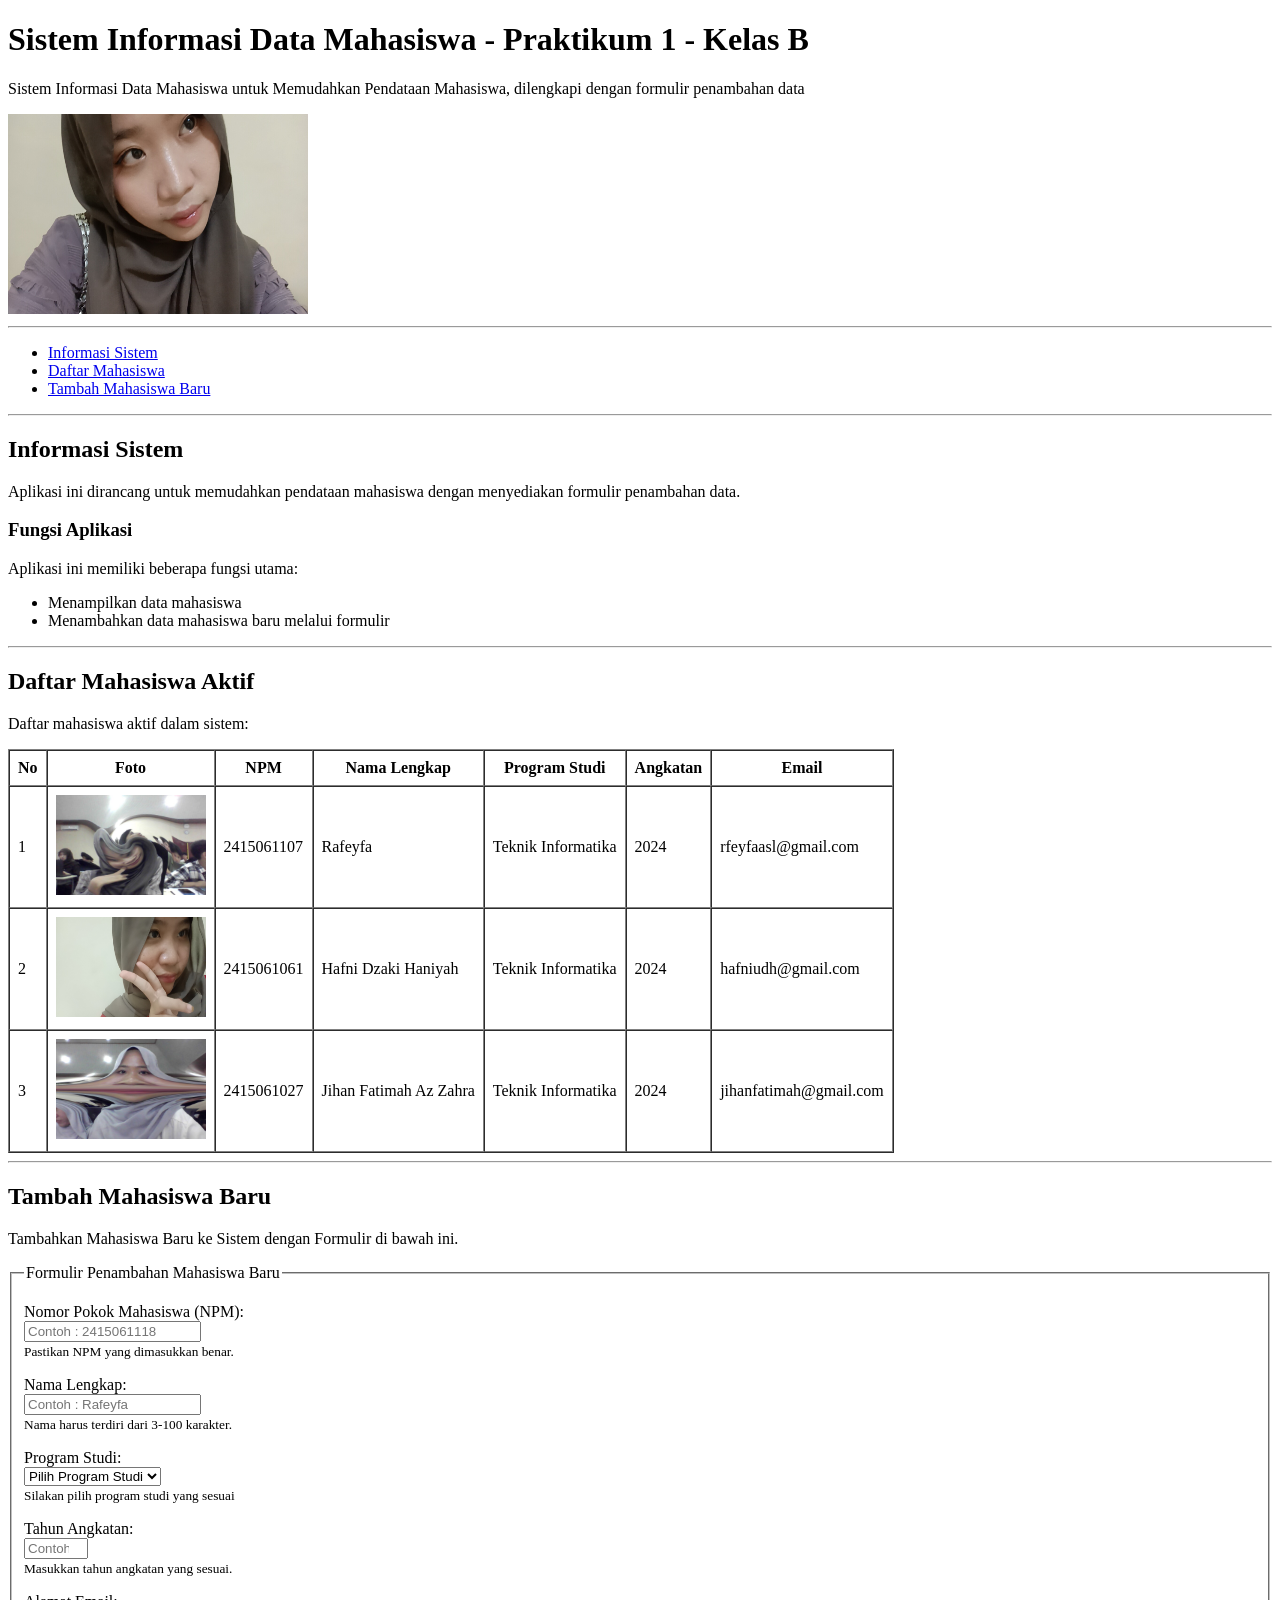
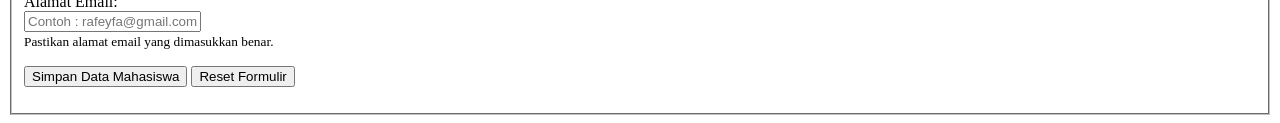
==== index.html @ 52025795 "feat: inisialisasi struktur dokumen dan formulir html5 sima" ====
<!DOCTYPE html>
<html lang="en">
<head>
    <meta charset="UTF-8">
    <meta name="viewport" content="width=device-width, initial-scale=1.0">
    <title>Sistem Informasi Mahasiswa</title>
</head>
<body>
    <header>
        <h1>Sistem Informasi Data Mahasiswa - Praktikum 1 - Kelas B</h1>
        <p>Sistem Informasi Data Mahasiswa untuk Memudahkan Pendataan Mahasiswa, dilengkapi dengan formulir penambahan data</p>
        <img src="foto rafey.jpeg" alt="Foto Rafeyfa" width="300" height="200">
    </header>
    <hr>
    <nav>
        <ul>
            <li><a href="#informasi">Informasi Sistem</a></li>
            <li><a href="#daftar-mahasiswa">Daftar Mahasiswa</a></li>
            <li><a href="#frm-tambah">Tambah Mahasiswa Baru</a></li>
        </ul>
    </nav>
    <hr>
    <main>
        <section id="informasi">
            <h2>Informasi Sistem</h2>
            <p>Aplikasi ini dirancang untuk memudahkan pendataan mahasiswa dengan menyediakan formulir penambahan data.</p>  
            <article>
                <h3>Fungsi Aplikasi</h3>
                <p>Aplikasi ini memiliki beberapa fungsi utama:</p>
                <ul>
                    <li>Menampilkan data mahasiswa</li>
                    <li>Menambahkan data mahasiswa baru melalui formulir</li>
                </ul>
            </article>
        </section>
        <hr>
        <section id="daftar-mahasiswa">
            <h2>Daftar Mahasiswa Aktif</h2>
            <p>Daftar mahasiswa aktif dalam sistem:</p>
            <table border="1" cellpadding="8" cellspacing="0">
                <thead>
                    <tr>
                        <th>No</th>
                        <th>Foto</th>
                        <th>NPM</th>
                        <th>Nama Lengkap</th>
                        <th>Program Studi</th>
                        <th>Angkatan</th>
                        <th>Email</th>
                    </tr>
                </thead>
                <tbody>
                    <tr>
                        <td>1</td>
                        <td><img src="fotoAtas.jpg" alt="Foto Rafeyfa" width="150" height="100"></td>
                        <td>2415061107</td>
                        <td>Rafeyfa</td>
                        <td>Teknik Informatika</td>
                        <td>2024</td>
                        <td>rfeyfaasl@gmail.com</td>
                    </tr>
                    <tr>
                        <td>2</td>
                        <td><img src="fotohafni.jpg" alt="Foto Hafni" width="150" height="100"></td>
                        <td>2415061061</td>
                        <td>Hafni Dzaki Haniyah</td>
                        <td>Teknik Informatika</td>
                        <td>2024</td>
                        <td>hafniudh@gmail.com</td>
                    </tr>
                    <tr>
                        <td>3</td>
                        <td><img src="foto.jpg" alt="Foto Alif" width="150" height="100"></td>
                        <td>2415061027</td>
                        <td>Jihan Fatimah Az Zahra</td>
                        <td>Teknik Informatika</td>
                        <td>2024</td>
                        <td>jihanfatimah@gmail.com</td>
                    </tr>
                </tbody>
            </table>
        </section>
        <hr>
        <section id="form-tambah">
            <h2>Tambah Mahasiswa Baru</h2>
            <p>Tambahkan Mahasiswa Baru ke Sistem dengan Formulir di bawah ini.</p>
            <form action="#" method="POST">
                <fieldset>
                    <legend>Formulir Penambahan Mahasiswa Baru</legend>
                    <p>
                        <label for="npm">Nomor Pokok Mahasiswa (NPM):</label><br>
                        <input type="text" id="npm" name="npm" placeholder="Contoh : 2415061118" required pattern="[0-9]{8,12}" title="NPM harus berupa angka 8-12 diigit"><br>
                        <small>Pastikan NPM yang dimasukkan benar.</small>
                    </p>
                    <p>
                        <label for="nama">Nama Lengkap:</label><br>
                        <input type="text" id="nama" name="nama" placeholder="Contoh : Rafeyfa" required minlength="3" maxlength="100"><br>
                        <small>Nama harus terdiri dari 3-100 karakter.</small>
                    </p>
                    <p>
                       <label for="program_studi">Program Studi:</label><br>
                        <select id="program_studi" name="program_studi" required>
                            <option value="">Pilih Program Studi</option>
                            <option value="Teknik Informatika">Teknik Informatika</option>
                        </select><br>
                        <small>Silakan pilih program studi yang sesuai</small>
                    </p>
                    <p>
                        <label for="angkatan">Tahun Angkatan:</label><br>
                        <input type="number" id="angkatan" name="angkatan" placeholder="Contoh : 2024" required min="2018" max="2026"><br>
                        <small>Masukkan tahun angkatan yang sesuai.</small>
                    </p>
                    <p>
                        <label for="email">Alamat Email:</label><br>
                        <input type="email" id="email" name="email" placeholder="Contoh : rafeyfa@gmail.com" required><br>
                        <small>Pastikan alamat email yang dimasukkan benar.</small>
                    </p>
                    <p>
                        <button type="submit">Simpan Data Mahasiswa</button>
                        <button type="reset">Reset Formulir</button>
                    </p>
                </fieldset>
            </form>
        </section>
    </main>
</body>
</html>
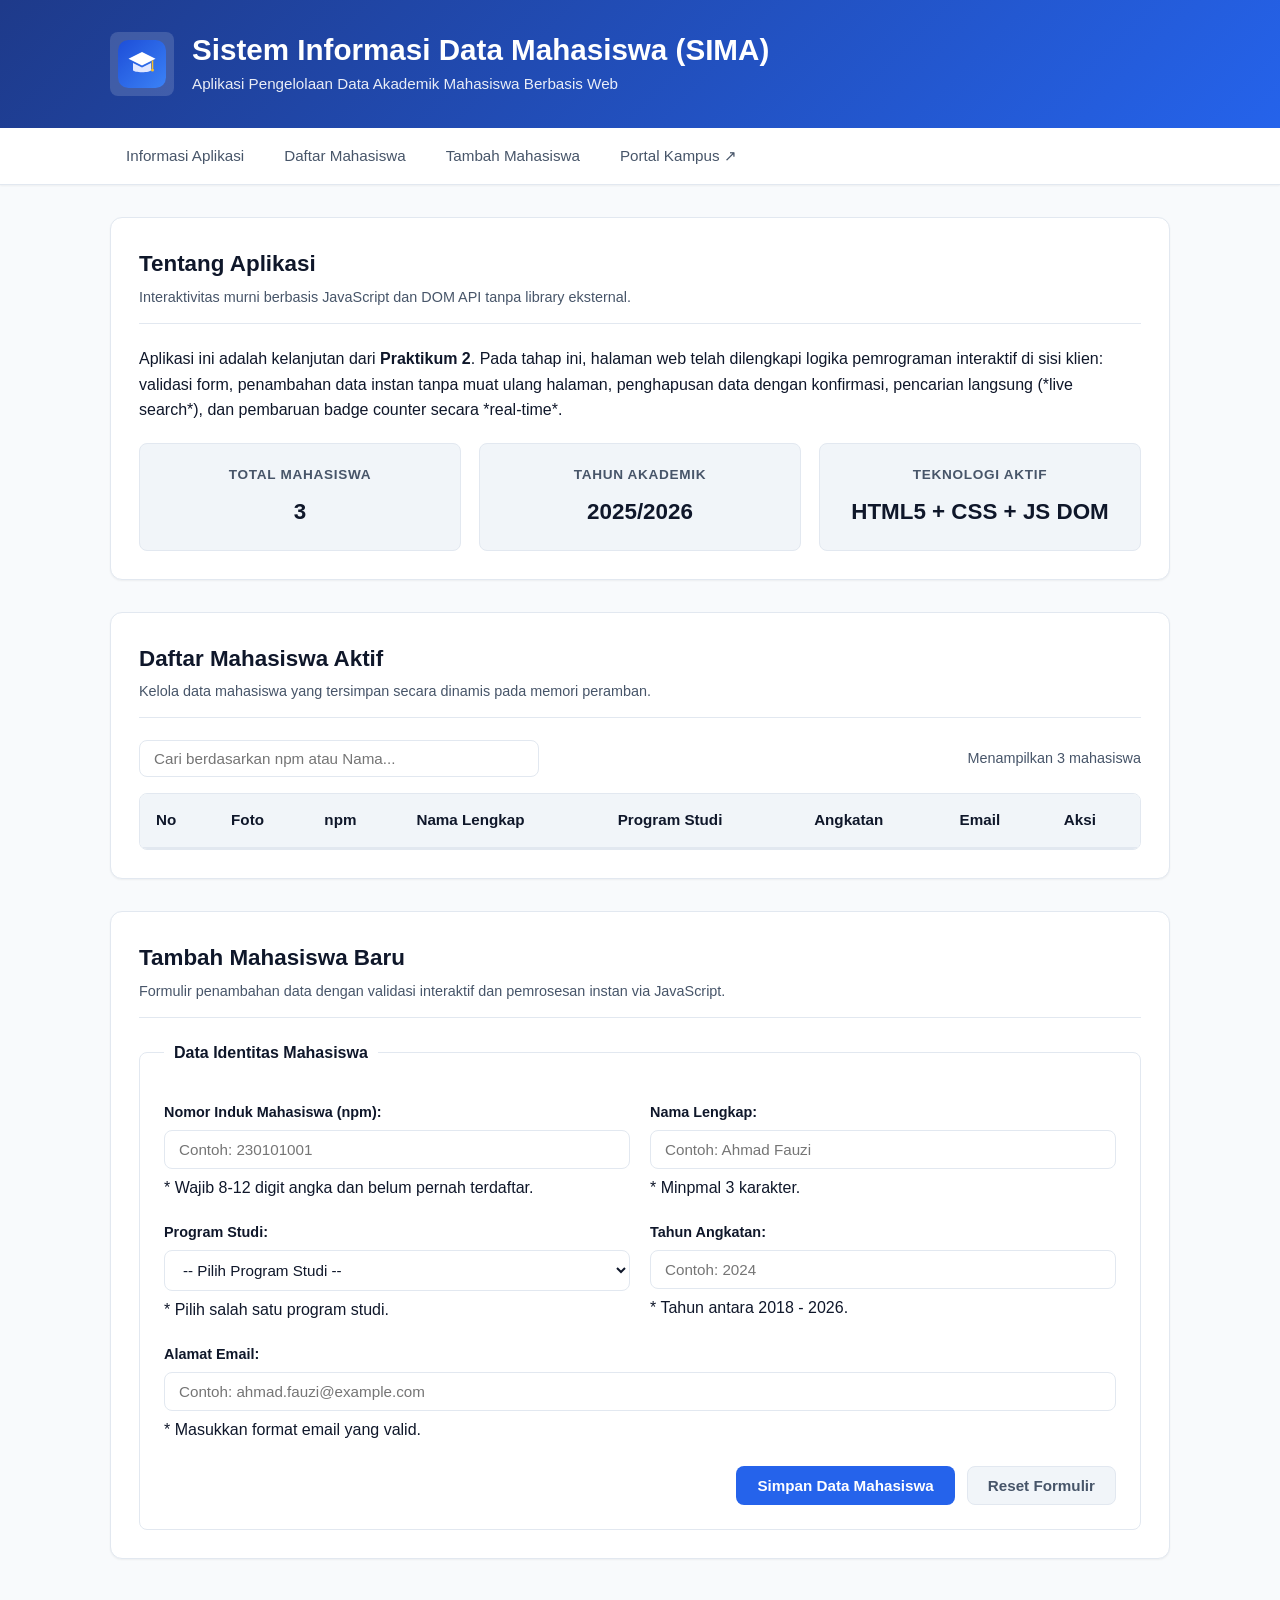
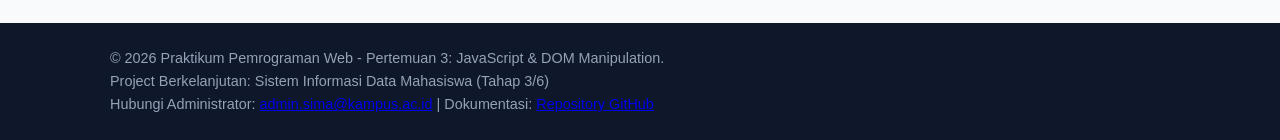
==== commit 67a6fd80: "feat: implementasi manipulasi dom tabel live search dan validasi form sima" ====
--- a/index.html
+++ b/index.html
@@ -1,127 +1,212 @@
 <!DOCTYPE html>
-<html lang="en">
+<html lang="id">
 <head>
     <meta charset="UTF-8">
     <meta name="viewport" content="width=device-width, initial-scale=1.0">
-    <title>Sistem Informasi Mahasiswa</title>
+    <title>Sistem Informasi Data Mahasiswa - Praktikum 3</title>
+    <link rel="stylesheet" href="style.css">
 </head>
 <body>
-    <header>
-        <h1>Sistem Informasi Data Mahasiswa - Praktikum 1 - Kelas B</h1>
-        <p>Sistem Informasi Data Mahasiswa untuk Memudahkan Pendataan Mahasiswa, dilengkapi dengan formulir penambahan data</p>
-        <img src="foto rafey.jpeg" alt="Foto Rafeyfa" width="300" height="200">
+
+    <!-- 1. Header Aplikasi -->
+    <header class="site-header">
+        <div class="container header-brand">
+            <a href="index.html" class="brand-logo" title="Beranda SIMA">
+                <img src="img/logo-sima.svg" alt="Logo Resmi SIMA Kampus" width="48" height="48">
+            </a>
+            <div>
+                <h1>Sistem Informasi Data Mahasiswa (SIMA)</h1>
+                <p>Aplikasi Pengelolaan Data Akademik Mahasiswa Berbasis Web</p>
+            </div>
+        </div>
     </header>
-    <hr>
-    <nav>
-        <ul>
-            <li><a href="#informasi">Informasi Sistem</a></li>
-            <li><a href="#daftar-mahasiswa">Daftar Mahasiswa</a></li>
-            <li><a href="#frm-tambah">Tambah Mahasiswa Baru</a></li>
-        </ul>
+
+    <!-- 2. Navigation Bar Sticky -->
+    <nav class="site-nav">
+        <div class="container">
+            <ul>
+                <li><a href="#informasi">Informasi Aplikasi</a></li>
+                <li><a href="#daftar-mahasiswa">Daftar Mahasiswa</a></li>
+                <li><a href="#form-tambah">Tambah Mahasiswa</a></li>
+                <li><a href="https://kampus.ac.id" target="_blank" rel="noopener noreferrer">Portal Kampus &UpperRightArrow;</a></li>
+            </ul>
+        </div>
     </nav>
-    <hr>
+
+    <!-- Konten Utama Halaman -->
     <main>
-        <section id="informasi">
-            <h2>Informasi Sistem</h2>
-            <p>Aplikasi ini dirancang untuk memudahkan pendataan mahasiswa dengan menyediakan formulir penambahan data.</p>  
-            <article>
-                <h3>Fungsi Aplikasi</h3>
-                <p>Aplikasi ini memiliki beberapa fungsi utama:</p>
-                <ul>
-                    <li>Menampilkan data mahasiswa</li>
-                    <li>Menambahkan data mahasiswa baru melalui formulir</li>
-                </ul>
-            </article>
-        </section>
-        <hr>
-        <section id="daftar-mahasiswa">
-            <h2>Daftar Mahasiswa Aktif</h2>
-            <p>Daftar mahasiswa aktif dalam sistem:</p>
-            <table border="1" cellpadding="8" cellspacing="0">
-                <thead>
-                    <tr>
-                        <th>No</th>
-                        <th>Foto</th>
-                        <th>NPM</th>
-                        <th>Nama Lengkap</th>
-                        <th>Program Studi</th>
-                        <th>Angkatan</th>
-                        <th>Email</th>
-                    </tr>
-                </thead>
-                <tbody>
-                    <tr>
-                        <td>1</td>
-                        <td><img src="fotoAtas.jpg" alt="Foto Rafeyfa" width="150" height="100"></td>
-                        <td>2415061107</td>
-                        <td>Rafeyfa</td>
-                        <td>Teknik Informatika</td>
-                        <td>2024</td>
-                        <td>rfeyfaasl@gmail.com</td>
-                    </tr>
-                    <tr>
-                        <td>2</td>
-                        <td><img src="fotohafni.jpg" alt="Foto Hafni" width="150" height="100"></td>
-                        <td>2415061061</td>
-                        <td>Hafni Dzaki Haniyah</td>
-                        <td>Teknik Informatika</td>
-                        <td>2024</td>
-                        <td>hafniudh@gmail.com</td>
-                    </tr>
-                    <tr>
-                        <td>3</td>
-                        <td><img src="foto.jpg" alt="Foto Alif" width="150" height="100"></td>
-                        <td>2415061027</td>
-                        <td>Jihan Fatimah Az Zahra</td>
-                        <td>Teknik Informatika</td>
-                        <td>2024</td>
-                        <td>jihanfatimah@gmail.com</td>
-                    </tr>
-                </tbody>
-            </table>
-        </section>
-        <hr>
-        <section id="form-tambah">
-            <h2>Tambah Mahasiswa Baru</h2>
-            <p>Tambahkan Mahasiswa Baru ke Sistem dengan Formulir di bawah ini.</p>
-            <form action="#" method="POST">
-                <fieldset>
-                    <legend>Formulir Penambahan Mahasiswa Baru</legend>
-                    <p>
-                        <label for="npm">Nomor Pokok Mahasiswa (NPM):</label><br>
-                        <input type="text" id="npm" name="npm" placeholder="Contoh : 2415061118" required pattern="[0-9]{8,12}" title="NPM harus berupa angka 8-12 diigit"><br>
-                        <small>Pastikan NPM yang dimasukkan benar.</small>
-                    </p>
-                    <p>
-                        <label for="nama">Nama Lengkap:</label><br>
-                        <input type="text" id="nama" name="nama" placeholder="Contoh : Rafeyfa" required minlength="3" maxlength="100"><br>
-                        <small>Nama harus terdiri dari 3-100 karakter.</small>
-                    </p>
-                    <p>
-                       <label for="program_studi">Program Studi:</label><br>
-                        <select id="program_studi" name="program_studi" required>
-                            <option value="">Pilih Program Studi</option>
-                            <option value="Teknik Informatika">Teknik Informatika</option>
-                        </select><br>
-                        <small>Silakan pilih program studi yang sesuai</small>
-                    </p>
-                    <p>
-                        <label for="angkatan">Tahun Angkatan:</label><br>
-                        <input type="number" id="angkatan" name="angkatan" placeholder="Contoh : 2024" required min="2018" max="2026"><br>
-                        <small>Masukkan tahun angkatan yang sesuai.</small>
-                    </p>
-                    <p>
-                        <label for="email">Alamat Email:</label><br>
-                        <input type="email" id="email" name="email" placeholder="Contoh : rafeyfa@gmail.com" required><br>
-                        <small>Pastikan alamat email yang dimasukkan benar.</small>
-                    </p>
-                    <p>
-                        <button type="submit">Simpan Data Mahasiswa</button>
-                        <button type="reset">Reset Formulir</button>
-                    </p>
-                </fieldset>
-            </form>
-        </section>
+        <div class="container">
+
+            <!-- Kotak Notifikasi Alert Dinamis (dikontrol oleh JS) -->
+            <div id="alert-box" class="alert-box" role="alert"></div>
+
+            <!-- 3. Section Informasi Aplikasi -->
+            <section id="informasi" class="content-section">
+                <div class="section-header">
+                    <h2>Tentang Aplikasi</h2>
+                    <p>Interaktivitas murni berbasis JavaScript dan DOM API tanpa library eksternal.</p>
+                </div>
+                <p>
+                    Aplikasi ini adalah kelanjutan dari <strong>Praktikum 2</strong>. Pada tahap ini, 
+                    halaman web telah dilengkapi logika pemrograman interaktif di sisi klien: validasi form, 
+                    penambahan data instan tanpa muat ulang halaman, penghapusan data dengan konfirmasi, 
+                    pencarian langsung (*live search*), dan pembaruan badge counter secara *real-time*.
+                </p>
+
+                <div class="info-grid">
+                    <article class="info-card">
+                        <h3>Total Mahasiswa</h3>
+                        <p id="total-mahasiswa-badge" class="counter-highlight">3</p>
+                    </article>
+                    <article class="info-card">
+                        <h3>Tahun Akademik</h3>
+                        <p>2025/2026</p>
+                    </article>
+                    <article class="info-card">
+                        <h3>Teknologi Aktif</h3>
+                        <p>HTML5 + CSS + JS DOM</p>
+                    </article>
+                </div>
+            </section>
+
+            <!-- 4. Section Daftar Mahasiswa, Toolbar Pencarian & 5. Tabel Data -->
+            <section id="daftar-mahasiswa" class="content-section">
+                <div class="section-header">
+                    <h2>Daftar Mahasiswa Aktif</h2>
+                    <p>Kelola data mahasiswa yang tersimpan secara dinamis pada memori peramban.</p>
+                </div>
+
+                <!-- Toolbar Pencarian dan Ringkasan Jumlah -->
+                <div class="table-toolbar">
+                    <div class="search-box">
+                        <input 
+                            type="search" 
+                            id="input-search" 
+                            class="search-input" 
+                            placeholder="Cari berdasarkan npm atau Nama...">
+                    </div>
+                    <div id="total-mahasiswa-info" class="status-summary">
+                        Menampilkan 3 mahasiswa
+                    </div>
+                </div>
+
+                <!-- Tabel Data Responsif -->
+                <div class="table-responsive">
+                    <table class="data-table">
+                        <thead>
+                            <tr>
+                                <th>No</th>
+                                <th>Foto</th>
+                                <th>npm</th>
+                                <th>Nama Lengkap</th>
+                                <th>Program Studi</th>
+                                <th>Angkatan</th>
+                                <th>Email</th>
+                                <th>Aksi</th>
+                            </tr>
+                        </thead>
+                        <tbody id="tabel-body-mahasiswa">
+                            <!-- Baris tabel akan di-generate secara dinamis oleh app.js -->
+                        </tbody>
+                    </table>
+                </div>
+            </section>
+
+            <!-- 6. Section Form Tambah Mahasiswa dengan Validasi JS -->
+            <section id="form-tambah" class="content-section">
+                <div class="section-header">
+                    <h2>Tambah Mahasiswa Baru</h2>
+                    <p>Formulir penambahan data dengan validasi interaktif dan pemrosesan instan via JavaScript.</p>
+                </div>
+
+                <form id="form-tambah-mahasiswa" class="app-form" novalidate>
+                    <fieldset>
+                        <legend>Data Identitas Mahasiswa</legend>
+
+                        <div class="form-grid">
+                            <div class="form-group">
+                                <label for="npm" class="form-label">Nomor Induk Mahasiswa (npm):</label>
+                                <input 
+                                    type="text" 
+                                    id="npm" 
+                                    name="npm" 
+                                    class="form-input" 
+                                    placeholder="Contoh: 230101001">
+                                <span class="form-help">* Wajib 8-12 digit angka dan belum pernah terdaftar.</span>
+                            </div>
+
+                            <div class="form-group">
+                                <label for="nama" class="form-label">Nama Lengkap:</label>
+                                <input 
+                                    type="text" 
+                                    id="nama" 
+                                    name="nama" 
+                                    class="form-input" 
+                                    placeholder="Contoh: Ahmad Fauzi">
+                                <span class="form-help">* Minpmal 3 karakter.</span>
+                            </div>
+
+                            <div class="form-group">
+                                <label for="program_studi" class="form-label">Program Studi:</label>
+                                <select id="program_studi" name="program_studi" class="form-select">
+                                    <option value="">-- Pilih Program Studi --</option>
+                                    <option value="Teknik Informatika">Teknik Informatika</option>
+                                    <option value="Sistem Informasi">Sistem Informasi</option>
+                                    <option value="Teknologi Informasi">Teknologi Informasi</option>
+                                    <option value="Rekayasa Perangkat Lunak">Rekayasa Perangkat Lunak</option>
+                                </select>
+                                <span class="form-help">* Pilih salah satu program studi.</span>
+                            </div>
+
+                            <div class="form-group">
+                                <label for="angkatan" class="form-label">Tahun Angkatan:</label>
+                                <input 
+                                    type="number" 
+                                    id="angkatan" 
+                                    name="angkatan" 
+                                    class="form-input" 
+                                    placeholder="Contoh: 2024">
+                                <span class="form-help">* Tahun antara 2018 - 2026.</span>
+                            </div>
+
+                            <div class="form-group full-width">
+                                <label for="email" class="form-label">Alamat Email:</label>
+                                <input 
+                                    type="email" 
+                                    id="email" 
+                                    name="email" 
+                                    class="form-input" 
+                                    placeholder="Contoh: ahmad.fauzi@example.com">
+                                <span class="form-help">* Masukkan format email yang valid.</span>
+                            </div>
+                        </div>
+
+                        <div class="form-actions">
+                            <button type="submit" class="btn btn-primary">Simpan Data Mahasiswa</button>
+                            <button type="reset" class="btn btn-secondary">Reset Formulir</button>
+                        </div>
+                    </fieldset>
+                </form>
+            </section>
+
+        </div>
     </main>
+
+    <!-- 7. Footer -->
+    <footer class="site-footer">
+        <div class="container">
+            <p>&copy; 2026 Praktikum Pemrograman Web - Pertemuan 3: JavaScript & DOM Manipulation.</p>
+            <p>Project Berkelanjutan: Sistem Informasi Data Mahasiswa (Tahap 3/6)</p>
+            <p>
+                Hubungi Administrator: <a href="mailto:admin.sima@kampus.ac.id">admin.sima@kampus.ac.id</a> | 
+                Dokumentasi: <a href="https://github.com" target="_blank" rel="noopener noreferrer">Repository GitHub</a>
+            </p>
+        </div>
+    </footer>
+
+    <!-- Tambahkan Script JavaScript Eksternal -->
+    <script src="app.js"></script>
 </body>
-</html>+</html>
+
+
--- a/style.css
+++ b/style.css
@@ -0,0 +1,518 @@
+/* ==========================================================================
+   Praktikum 3: Implementasi Interaktivitas Web Menggunakan JavaScript dan DOM
+   Project: Sistem Informasi Data Mahasiswa (SIMA)
+   Mewarisi & Memperluas Praktikum 2 (Native CSS)
+   ========================================================================== */
+
+/* 1. CSS Variables */
+:root {
+    --primary-color: #2563eb;
+    --primary-hover: #1d4ed8;
+    --primary-light: #eff6ff;
+    --secondary-color: #64748b;
+    --secondary-hover: #475569;
+    --success-color: #10b981;
+    --success-light: #ecfdf5;
+    --danger-color: #ef4444;
+    --danger-hover: #dc2626;
+    --danger-light: #fef2f2;
+    --warning-color: #f59e0b;
+    
+    --bg-page: #f8fafc;
+    --bg-surface: #ffffff;
+    --bg-surface-alt: #f1f5f9;
+    
+    --text-primary: #0f172a;
+    --text-secondary: #475569;
+    --text-muted: #94a3b8;
+    --text-inverse: #ffffff;
+    
+    --border-color: #e2e8f0;
+    --border-radius-sm: 4px;
+    --border-radius-md: 8px;
+    --border-radius-lg: 12px;
+    
+    --shadow-sm: 0 1px 2px 0 rgba(0, 0, 0, 0.05);
+    --shadow-md: 0 4px 6px -1px rgba(0, 0, 0, 0.1), 0 2px 4px -2px rgba(0, 0, 0, 0.1);
+    
+    --font-main: -apple-system, BlinkMacSystemFont, "Segoe UI", Roboto, Oxygen, Ubuntu, Cantarell, "Helvetica Neue", sans-serif;
+    --line-height-normal: 1.6;
+}
+
+/* 2. Reset & Base Styles */
+*, *::before, *::after {
+    box-sizing: border-box;
+    margin: 0;
+    padding: 0;
+}
+
+html {
+    scroll-behavior: smooth;
+}
+
+body {
+    font-family: var(--font-main);
+    line-height: var(--line-height-normal);
+    color: var(--text-primary);
+    background-color: var(--bg-page);
+    min-height: 100vh;
+    display: flex;
+    flex-direction: column;
+}
+
+.container {
+    width: 100%;
+    max-width: 1100px;
+    margin-left: auto;
+    margin-right: auto;
+    padding-left: 20px;
+    padding-right: 20px;
+}
+
+/* 3. Header */
+.site-header {
+    background: linear-gradient(135deg, #1e3a8a 0%, #2563eb 100%);
+    color: var(--text-inverse);
+    padding: 32px 0;
+    box-shadow: var(--shadow-md);
+}
+
+.header-brand {
+    display: flex;
+    align-items: center;
+    gap: 18px;
+}
+
+.brand-logo {
+    display: flex;
+    align-items: center;
+    justify-content: center;
+    background-color: rgba(255, 255, 255, 0.15);
+    padding: 8px;
+    border-radius: var(--border-radius-md);
+    transition: transform 0.2s ease, background-color 0.2s ease;
+}
+
+.brand-logo:hover {
+    transform: scale(1.05);
+    background-color: rgba(255, 255, 255, 0.25);
+}
+
+.header-brand h1 {
+    font-size: 1.85rem;
+    font-weight: 700;
+    line-height: 1.2;
+    margin-bottom: 4px;
+}
+
+.header-brand p {
+    font-size: 0.95rem;
+    opacity: 0.9;
+}
+
+/* 4. Navigation Bar */
+.site-nav {
+    background-color: var(--bg-surface);
+    border-bottom: 1px solid var(--border-color);
+    position: sticky;
+    top: 0;
+    z-index: 100;
+    box-shadow: var(--shadow-sm);
+}
+
+.site-nav ul {
+    list-style: none;
+    display: flex;
+    gap: 8px;
+    overflow-x: auto;
+    padding: 6px 0;
+}
+
+.site-nav a {
+    display: block;
+    padding: 10px 16px;
+    color: var(--text-secondary);
+    text-decoration: none;
+    font-weight: 500;
+    font-size: 0.95rem;
+    border-radius: var(--border-radius-sm);
+    transition: all 0.2s ease;
+    white-space: nowrap;
+}
+
+.site-nav a:hover {
+    color: var(--primary-color);
+    background-color: var(--primary-light);
+}
+
+/* 5. Main Content & Sections */
+main {
+    flex: 1;
+    padding: 32px 0;
+}
+
+.content-section {
+    background-color: var(--bg-surface);
+    border: 1px solid var(--border-color);
+    border-radius: var(--border-radius-lg);
+    padding: 28px;
+    margin-bottom: 32px;
+    box-shadow: var(--shadow-sm);
+}
+
+.section-header {
+    border-bottom: 1px solid var(--border-color);
+    padding-bottom: 14px;
+    margin-bottom: 22px;
+}
+
+.section-header h2 {
+    font-size: 1.4rem;
+    color: var(--text-primary);
+    font-weight: 700;
+}
+
+.section-header p {
+    font-size: 0.9rem;
+    color: var(--text-secondary);
+    margin-top: 4px;
+}
+
+/* Info Grid */
+.info-grid {
+    display: grid;
+    grid-template-columns: repeat(auto-fit, minmax(220px, 1fr));
+    gap: 18px;
+    margin-top: 20px;
+}
+
+.info-card {
+    background-color: var(--bg-surface-alt);
+    border: 1px solid var(--border-color);
+    border-radius: var(--border-radius-md);
+    padding: 20px;
+    text-align: center;
+}
+
+.info-card h3 {
+    font-size: 0.85rem;
+    text-transform: uppercase;
+    letter-spacing: 0.05em;
+    color: var(--text-secondary);
+    margin-bottom: 8px;
+}
+
+.info-card p {
+    font-size: 1.4rem;
+    font-weight: 700;
+    color: var(--text-primary);
+}
+
+.counter-highlight {
+    color: var(--primary-color);
+}
+
+/* 6. Alert Notification Box (Dinamis dari JS) */
+.alert-box {
+    padding: 14px 18px;
+    border-radius: var(--border-radius-md);
+    margin-bottom: 20px;
+    font-size: 0.95rem;
+    font-weight: 500;
+    display: none;
+    animation: fadeIn 0.3s ease;
+}
+
+.alert-box.show {
+    display: block;
+}
+
+.alert-success {
+    background-color: var(--success-light);
+    color: #065f46;
+    border: 1px solid #a7f3d0;
+}
+
+.alert-danger {
+    background-color: var(--danger-light);
+    color: #991b1b;
+    border: 1px solid #fecaca;
+}
+
+.alert-info {
+    background-color: var(--primary-light);
+    color: #1e40af;
+    border: 1px solid #bfdbfe;
+}
+
+@keyframes fadeIn {
+    from { opacity: 0; transform: translateY(-6px); }
+    to { opacity: 1; transform: translateY(0); }
+}
+
+/* 7. Search Bar Container */
+.table-toolbar {
+    display: flex;
+    justify-content: space-between;
+    align-items: center;
+    flex-wrap: wrap;
+    gap: 12px;
+    margin-bottom: 16px;
+}
+
+.search-box {
+    position: relative;
+    flex: 1;
+    max-width: 400px;
+}
+
+.search-input {
+    width: 100%;
+    padding: 9px 14px;
+    font-size: 0.95rem;
+    border: 1.5px solid var(--border-color);
+    border-radius: var(--border-radius-md);
+    outline: none;
+    transition: all 0.2s;
+}
+
+.search-input:focus {
+    border-color: var(--primary-color);
+    box-shadow: 0 0 0 3px rgba(37, 99, 235, 0.15);
+}
+
+.status-summary {
+    font-size: 0.9rem;
+    color: var(--text-secondary);
+    font-weight: 500;
+}
+
+/* 8. Data Table */
+.table-responsive {
+    width: 100%;
+    overflow-x: auto;
+    border-radius: var(--border-radius-md);
+    border: 1px solid var(--border-color);
+}
+
+.data-table {
+    width: 100%;
+    border-collapse: collapse;
+    font-size: 0.95rem;
+    text-align: left;
+}
+
+.data-table thead {
+    background-color: var(--bg-surface-alt);
+    border-bottom: 2px solid var(--border-color);
+}
+
+.data-table th {
+    padding: 14px 16px;
+    font-weight: 600;
+    color: var(--text-primary);
+    white-space: nowrap;
+}
+
+.data-table td {
+    padding: 14px 16px;
+    border-bottom: 1px solid var(--border-color);
+    color: var(--text-secondary);
+    vertical-align: middle;
+}
+
+.data-table tbody tr:hover {
+    background-color: #f8fafc;
+}
+
+.avatar-img {
+    width: 36px;
+    height: 36px;
+    border-radius: 50%;
+    object-fit: cover;
+    display: block;
+}
+
+.badge {
+    display: inline-block;
+    padding: 4px 10px;
+    font-size: 0.8rem;
+    font-weight: 600;
+    border-radius: 9999px;
+    background-color: var(--primary-light);
+    color: var(--primary-color);
+}
+
+.link-email {
+    color: var(--primary-color);
+    text-decoration: none;
+}
+
+.link-email:hover {
+    text-decoration: underline;
+}
+
+.empty-row {
+    text-align: center;
+    padding: 32px !important;
+    color: var(--text-muted);
+    font-style: italic;
+}
+
+/* 9. Form Styles */
+.app-form fieldset {
+    border: 1px solid var(--border-color);
+    border-radius: var(--border-radius-md);
+    padding: 24px;
+}
+
+.app-form legend {
+    font-size: 1rem;
+    font-weight: 600;
+    color: var(--text-primary);
+    padding: 0 10px;
+}
+
+.form-grid {
+    display: grid;
+    grid-template-columns: repeat(2, 1fr);
+    gap: 20px;
+    margin-top: 12px;
+}
+
+.form-group {
+    display: flex;
+    flex-direction: column;
+    gap: 6px;
+}
+
+.form-group.full-width {
+    grid-column: 1 / -1;
+}
+
+.form-group label {
+    font-size: 0.9rem;
+    font-weight: 600;
+    color: var(--text-primary);
+}
+
+.required {
+    color: var(--danger-color);
+}
+
+.form-group input,
+.form-group select {
+    padding: 10px 14px;
+    font-size: 0.95rem;
+    border: 1px solid var(--border-color);
+    border-radius: var(--border-radius-md);
+    background-color: var(--bg-surface);
+    color: var(--text-primary);
+    outline: none;
+    transition: all 0.2s ease;
+}
+
+.form-group input:focus,
+.form-group select:focus {
+    border-color: var(--primary-color);
+    box-shadow: 0 0 0 3px rgba(37, 99, 235, 0.15);
+}
+
+.form-actions {
+    display: flex;
+    justify-content: flex-end;
+    gap: 12px;
+    margin-top: 24px;
+}
+
+/* 10. Buttons */
+.btn {
+    display: inline-flex;
+    align-items: center;
+    justify-content: center;
+    padding: 10px 20px;
+    font-size: 0.95rem;
+    font-weight: 600;
+    border-radius: var(--border-radius-md);
+    border: 1px solid transparent;
+    cursor: pointer;
+    transition: all 0.2s ease;
+    text-decoration: none;
+}
+
+.btn-primary {
+    background-color: var(--primary-color);
+    color: var(--text-inverse);
+}
+
+.btn-primary:hover {
+    background-color: var(--primary-hover);
+}
+
+.btn-secondary {
+    background-color: var(--bg-surface-alt);
+    color: var(--text-secondary);
+    border-color: var(--border-color);
+}
+
+.btn-secondary:hover {
+    background-color: #e2e8f0;
+    color: var(--text-primary);
+}
+
+.btn-danger {
+    background-color: var(--danger-color);
+    color: var(--text-inverse);
+}
+
+.btn-danger:hover {
+    background-color: var(--danger-hover);
+}
+
+.btn-sm {
+    padding: 6px 12px;
+    font-size: 0.85rem;
+}
+
+/* 11. Footer */
+.site-footer {
+    background-color: #0f172a;
+    color: #94a3b8;
+    padding: 24px 0;
+    font-size: 0.9rem;
+    margin-top: auto;
+}
+
+.footer-content {
+    display: flex;
+    justify-content: space-between;
+    align-items: center;
+    flex-wrap: wrap;
+    gap: 12px;
+}
+
+/* 12. Media Queries */
+@media (max-width: 768px) {
+    .form-grid {
+        grid-template-columns: 1fr;
+    }
+    
+    .header-brand {
+        flex-direction: column;
+        text-align: center;
+    }
+    
+    .table-toolbar {
+        flex-direction: column;
+        align-items: stretch;
+    }
+    
+    .search-box {
+        max-width: 100%;
+    }
+    
+    .footer-content {
+        flex-direction: column;
+        text-align: center;
+    }
+}
